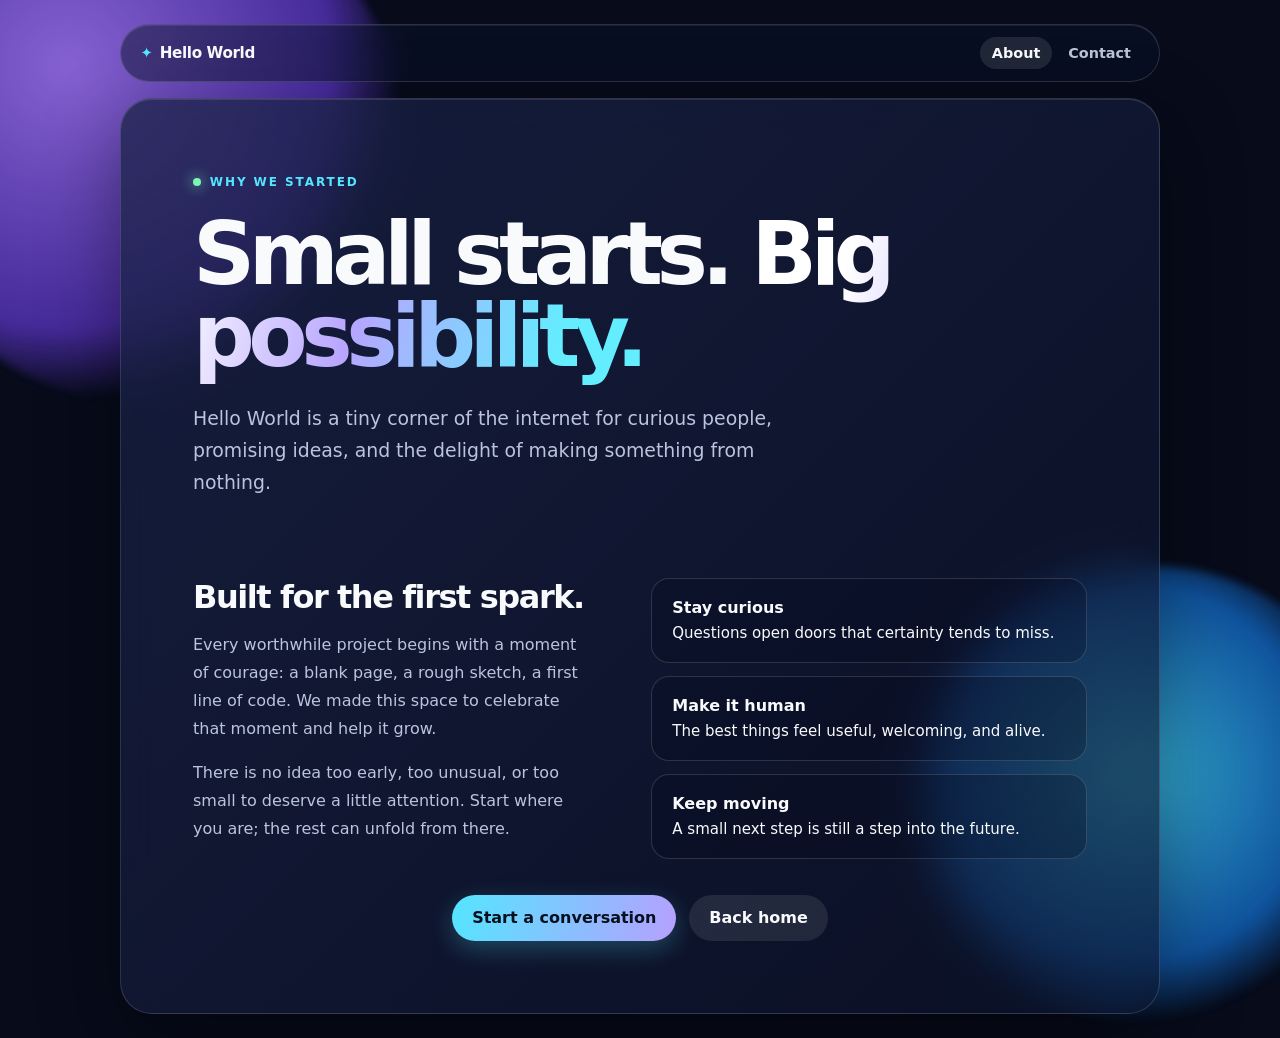
==== about.html @ aa60d1f9 "added about page and contact page" ====
<!doctype html>
<html lang="en">
  <head>
    <meta charset="UTF-8" />
    <meta name="viewport" content="width=device-width, initial-scale=1.0" />
    <meta name="description" content="Learn more about Hello World." />
    <title>About | Hello, World!</title>
    <link rel="stylesheet" href="styles.css" />
  </head>
  <body>
    <div class="orb orb--one"></div>
    <div class="orb orb--two"></div>
    <div class="site-shell">
      <nav class="site-nav" aria-label="Primary navigation">
        <a class="brand" href="index.html">Hello World</a>
        <div class="nav-links">
          <a href="about.html" aria-current="page">About</a>
          <a href="contact.html">Contact</a>
        </div>
      </nav>
      <main class="panel page-panel">
        <header class="page-heading">
          <p class="eyebrow"><span class="dot"></span> Why we started</p>
          <h1>Small starts. <span>Big possibility.</span></h1>
          <p class="lead">Hello World is a tiny corner of the internet for curious people, promising ideas, and the delight of making something from nothing.</p>
        </header>
        <div class="split-grid">
          <section class="copy" aria-labelledby="our-story">
            <h2 id="our-story">Built for the first spark.</h2>
            <p>Every worthwhile project begins with a moment of courage: a blank page, a rough sketch, a first line of code. We made this space to celebrate that moment and help it grow.</p>
            <p>There is no idea too early, too unusual, or too small to deserve a little attention. Start where you are; the rest can unfold from there.</p>
          </section>
          <section class="value-list" aria-label="Our values">
            <article class="value-card">
              <h3>Stay curious</h3>
              <p>Questions open doors that certainty tends to miss.</p>
            </article>
            <article class="value-card">
              <h3>Make it human</h3>
              <p>The best things feel useful, welcoming, and alive.</p>
            </article>
            <article class="value-card">
              <h3>Keep moving</h3>
              <p>A small next step is still a step into the future.</p>
            </article>
          </section>
        </div>
        <div class="actions">
          <a class="button" href="contact.html">Start a conversation</a>
          <a class="button button--quiet" href="index.html">Back home</a>
        </div>
      </main>
    </div>
  </body>
</html>
---- styles.css ----
:root {
  color-scheme: dark;
  --ink: #f8fafc;
  --muted: #bac5dd;
  --glass: rgba(12, 19, 42, 0.62);
  --line: rgba(255, 255, 255, 0.14);
  --violet: #9d7bff;
  --cyan: #54e5ff;
  --success: #7df6b5;
}

* { box-sizing: border-box; }

html { min-height: 100%; }

body {
  min-height: 100vh;
  margin: 0;
  padding: 24px;
  background: #070b1a;
  color: var(--ink);
  font-family: Inter, ui-sans-serif, system-ui, -apple-system, BlinkMacSystemFont, "Segoe UI", sans-serif;
}

.orb {
  position: fixed;
  z-index: -1;
  border-radius: 50%;
  filter: blur(4px);
  opacity: 0.8;
  pointer-events: none;
  animation: drift 12s ease-in-out infinite alternate;
}

.orb--one {
  width: min(45vw, 520px);
  aspect-ratio: 1;
  top: -13%;
  left: -9%;
  background: radial-gradient(circle at 35% 35%, #a678ff, #5633bb 55%, transparent 70%);
}

.orb--two {
  width: min(42vw, 460px);
  aspect-ratio: 1;
  right: -8%;
  bottom: -14%;
  background: radial-gradient(circle at 45% 45%, #42d8ff, #1265be 53%, transparent 70%);
  animation-delay: -5s;
}

.site-shell {
  width: min(100%, 1040px);
  margin: 0 auto;
}

.site-nav {
  display: flex;
  align-items: center;
  justify-content: space-between;
  gap: 1rem;
  margin-bottom: 1rem;
  padding: 0.75rem 1rem 0.75rem 1.2rem;
  border: 1px solid var(--line);
  border-radius: 999px;
  background: rgba(12, 19, 42, 0.48);
  box-shadow: inset 0 1px 0 rgba(255, 255, 255, 0.08);
  backdrop-filter: blur(18px);
}

.brand {
  color: var(--ink);
  font-size: 0.95rem;
  font-weight: 800;
  letter-spacing: -0.025em;
  text-decoration: none;
}

.brand::before {
  content: "✦";
  margin-right: 0.45rem;
  color: var(--cyan);
}

.nav-links {
  display: flex;
  align-items: center;
  gap: 0.25rem;
}

.nav-links a {
  padding: 0.5rem 0.75rem;
  border-radius: 999px;
  color: var(--muted);
  font-size: 0.9rem;
  font-weight: 700;
  text-decoration: none;
  transition: color 180ms ease, background 180ms ease;
}

.nav-links a:hover,
.nav-links a[aria-current="page"] {
  color: var(--ink);
  background: rgba(255, 255, 255, 0.1);
}

.panel {
  padding: clamp(2.5rem, 8vw, 5.5rem);
  border: 1px solid var(--line);
  border-radius: 32px;
  background: linear-gradient(135deg, rgba(27, 35, 72, 0.76), var(--glass));
  box-shadow: 0 28px 80px rgba(0, 0, 0, 0.4), inset 0 1px 0 rgba(255, 255, 255, 0.11);
  backdrop-filter: blur(20px);
}

.hero-panel {
  min-height: min(680px, calc(100vh - 92px));
  display: grid;
  place-items: center;
  text-align: center;
}

.eyebrow {
  display: inline-flex;
  align-items: center;
  gap: 0.55rem;
  margin: 0 0 1.5rem;
  color: var(--cyan);
  font-size: 0.75rem;
  font-weight: 800;
  letter-spacing: 0.16em;
  text-transform: uppercase;
}

.dot {
  width: 8px;
  height: 8px;
  border-radius: 50%;
  background: var(--success);
  box-shadow: 0 0 14px var(--success);
}

h1, h2, h3, p { margin-top: 0; }

h1 {
  margin-bottom: 0;
  font-size: clamp(3.2rem, 10vw, 6.5rem);
  line-height: 0.95;
  letter-spacing: -0.075em;
}

h1 span,
.gradient-text {
  background: linear-gradient(105deg, #fff 18%, #b7a5ff 50%, #63edff 85%);
  -webkit-background-clip: text;
  background-clip: text;
  color: transparent;
}

.lead {
  max-width: 40rem;
  margin: 1.55rem auto 0;
  color: var(--muted);
  font-size: clamp(1rem, 2.4vw, 1.18rem);
  line-height: 1.7;
}

.actions {
  display: flex;
  flex-wrap: wrap;
  justify-content: center;
  gap: 0.8rem;
  margin-top: 2.25rem;
}

.button,
button {
  display: inline-flex;
  align-items: center;
  justify-content: center;
  border: 0;
  border-radius: 999px;
  padding: 0.85rem 1.25rem;
  color: #07101f;
  background: linear-gradient(105deg, var(--cyan), #b6a0ff);
  box-shadow: 0 8px 24px rgba(84, 229, 255, 0.25);
  cursor: pointer;
  font: inherit;
  font-weight: 750;
  text-decoration: none;
  transition: transform 180ms ease, box-shadow 180ms ease;
}

.button:hover,
button:hover { transform: translateY(-3px); box-shadow: 0 13px 30px rgba(84, 229, 255, 0.38); }

.button--quiet {
  color: var(--ink);
  background: rgba(255, 255, 255, 0.09);
  box-shadow: none;
}

.button:focus-visible,
button:focus-visible,
a:focus-visible,
input:focus-visible,
textarea:focus-visible { outline: 3px solid white; outline-offset: 4px; }

.page-panel { padding: clamp(2rem, 6vw, 4.5rem); }

.page-heading { max-width: 45rem; }

.page-heading h1 { font-size: clamp(2.8rem, 8vw, 5.4rem); }

.page-heading .lead { margin-left: 0; }

.split-grid {
  display: grid;
  grid-template-columns: 0.95fr 1.05fr;
  gap: clamp(1.5rem, 5vw, 4.5rem);
  margin-top: clamp(2.5rem, 7vw, 5rem);
}

.copy h2 {
  margin-bottom: 0.9rem;
  font-size: clamp(1.5rem, 3vw, 2rem);
  letter-spacing: -0.045em;
}

.copy p { color: var(--muted); line-height: 1.75; }

.value-list { display: grid; gap: 0.85rem; }

.value-card {
  padding: 1.2rem 1.25rem;
  border: 1px solid var(--line);
  border-radius: 18px;
  background: rgba(5, 10, 29, 0.26);
}

.value-card h3 { margin-bottom: 0.4rem; font-size: 1rem; }
.value-card p { margin-bottom: 0; font-size: 0.94rem; }

.contact-grid {
  display: grid;
  grid-template-columns: 0.8fr 1.2fr;
  gap: clamp(1.5rem, 5vw, 4.5rem);
  margin-top: clamp(2.5rem, 6vw, 4.5rem);
}

.contact-options { display: grid; gap: 0.85rem; }

.contact-option {
  display: block;
  padding: 1.1rem 1.2rem;
  border: 1px solid var(--line);
  border-radius: 18px;
  color: var(--ink);
  background: rgba(5, 10, 29, 0.26);
  text-decoration: none;
  transition: transform 180ms ease, border-color 180ms ease;
}

.contact-option:hover { transform: translateX(4px); border-color: rgba(84, 229, 255, 0.5); }
.contact-option span { display: block; color: var(--cyan); font-size: 0.72rem; font-weight: 800; letter-spacing: 0.12em; text-transform: uppercase; }
.contact-option strong { display: block; margin-top: 0.3rem; font-size: 1rem; }

form { display: grid; gap: 1.1rem; }

label { display: grid; gap: 0.45rem; color: var(--ink); font-size: 0.9rem; font-weight: 700; }

input, textarea {
  width: 100%;
  border: 1px solid var(--line);
  border-radius: 12px;
  padding: 0.8rem 0.9rem;
  color: var(--ink);
  background: rgba(4, 9, 27, 0.55);
  font: inherit;
  transition: border-color 180ms ease, box-shadow 180ms ease;
}

textarea { min-height: 130px; resize: vertical; }
input:focus, textarea:focus { border-color: var(--cyan); box-shadow: 0 0 0 3px rgba(84, 229, 255, 0.13); outline: none; }

.form-status { min-height: 1.5em; margin: 0; color: #d7ceff; font-size: 0.94rem; }

@keyframes drift { to { transform: translate(7vw, 5vh) scale(1.12); } }

@media (max-width: 680px) {
  body { padding: 14px; }
  .site-nav { border-radius: 20px; align-items: flex-start; }
  .nav-links { gap: 0; }
  .nav-links a { padding: 0.45rem 0.55rem; }
  .panel { border-radius: 24px; }
  .hero-panel { min-height: calc(100vh - 86px); }
  .split-grid, .contact-grid { grid-template-columns: 1fr; }
}

@media (prefers-reduced-motion: reduce) {
  .orb { animation: none; }
  .button, button, .nav-links a, .contact-option { transition: none; }
}
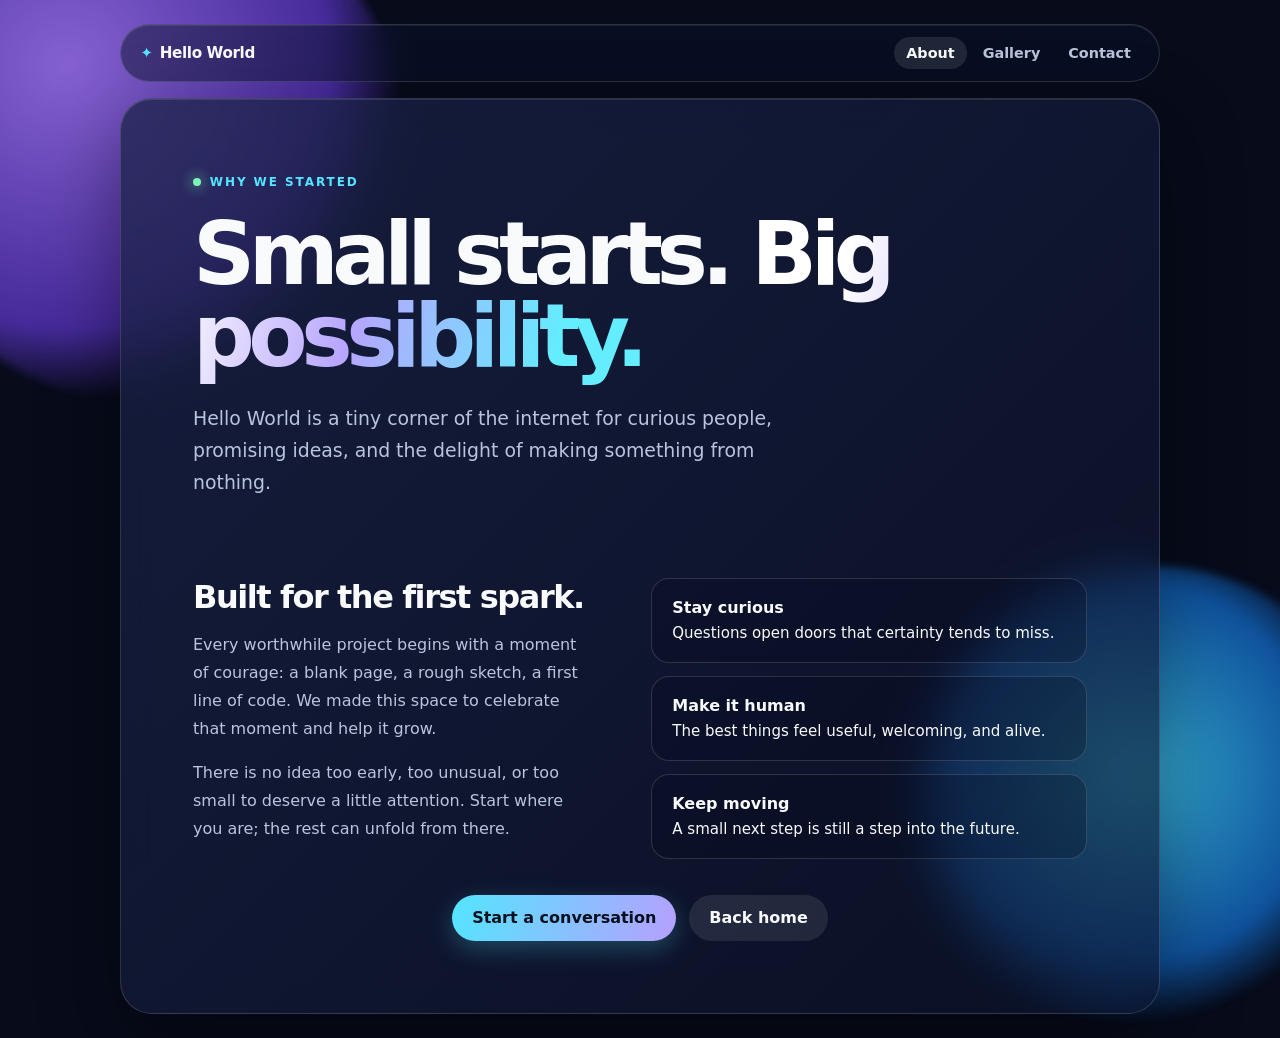
==== commit 659c254d: "gallery page created" ====
--- a/about.html
+++ b/about.html
@@ -15,6 +15,7 @@
         <a class="brand" href="index.html">Hello World</a>
         <div class="nav-links">
           <a href="about.html" aria-current="page">About</a>
+          <a href="gallery.html">Gallery</a>
           <a href="contact.html">Contact</a>
         </div>
       </nav>
--- a/styles.css
+++ b/styles.css
@@ -285,6 +285,54 @@
 
 .form-status { min-height: 1.5em; margin: 0; color: #d7ceff; font-size: 0.94rem; }
 
+.gallery-panel { overflow: hidden; }
+
+.gallery-grid {
+  display: grid;
+  grid-template-columns: repeat(3, 1fr);
+  grid-auto-rows: 175px;
+  gap: 0.9rem;
+  margin-top: clamp(2.5rem, 6vw, 4.5rem);
+}
+
+.gallery-card {
+  position: relative;
+  display: flex;
+  flex-direction: column;
+  justify-content: space-between;
+  min-height: 0;
+  padding: 1.25rem;
+  overflow: hidden;
+  border: 1px solid rgba(255, 255, 255, 0.22);
+  border-radius: 22px;
+  box-shadow: inset 0 1px 0 rgba(255, 255, 255, 0.25);
+  isolation: isolate;
+}
+
+.gallery-card::after {
+  position: absolute;
+  z-index: -1;
+  width: 150px;
+  aspect-ratio: 1;
+  border-radius: 50%;
+  top: -42px;
+  right: -28px;
+  background: rgba(255, 255, 255, 0.24);
+  content: "";
+  filter: blur(2px);
+}
+
+.gallery-card__number { font-size: 0.78rem; font-weight: 800; letter-spacing: 0.1em; opacity: 0.75; }
+.gallery-card p { margin-bottom: 0.3rem; font-size: 0.75rem; font-weight: 800; letter-spacing: 0.12em; text-transform: uppercase; }
+.gallery-card h2 { margin-bottom: 0; font-size: clamp(1.25rem, 2.5vw, 1.8rem); line-height: 1; letter-spacing: -0.055em; }
+.gallery-card--tall { grid-row: span 2; }
+.gallery-card--wide { grid-column: span 2; }
+.gallery-card--violet { background: linear-gradient(140deg, #7e5ce5, #351970); }
+.gallery-card--cyan { color: #082339; background: linear-gradient(140deg, #75efff, #35a5e6); }
+.gallery-card--sun { color: #2f1c00; background: linear-gradient(140deg, #ffdf78, #ef8e3c); }
+.gallery-card--coral { background: linear-gradient(140deg, #ff8b91, #bb3d70); }
+.gallery-card--mint { color: #07362f; background: linear-gradient(140deg, #b6ffe4, #45c9b0); }
+
 @keyframes drift { to { transform: translate(7vw, 5vh) scale(1.12); } }
 
 @media (max-width: 680px) {
@@ -295,6 +343,12 @@
   .panel { border-radius: 24px; }
   .hero-panel { min-height: calc(100vh - 86px); }
   .split-grid, .contact-grid { grid-template-columns: 1fr; }
+  .gallery-grid { grid-template-columns: repeat(2, 1fr); grid-auto-rows: 160px; }
+}
+
+@media (max-width: 430px) {
+  .gallery-grid { grid-template-columns: 1fr; grid-auto-rows: 180px; }
+  .gallery-card--tall, .gallery-card--wide { grid-column: auto; grid-row: auto; }
 }
 
 @media (prefers-reduced-motion: reduce) {
